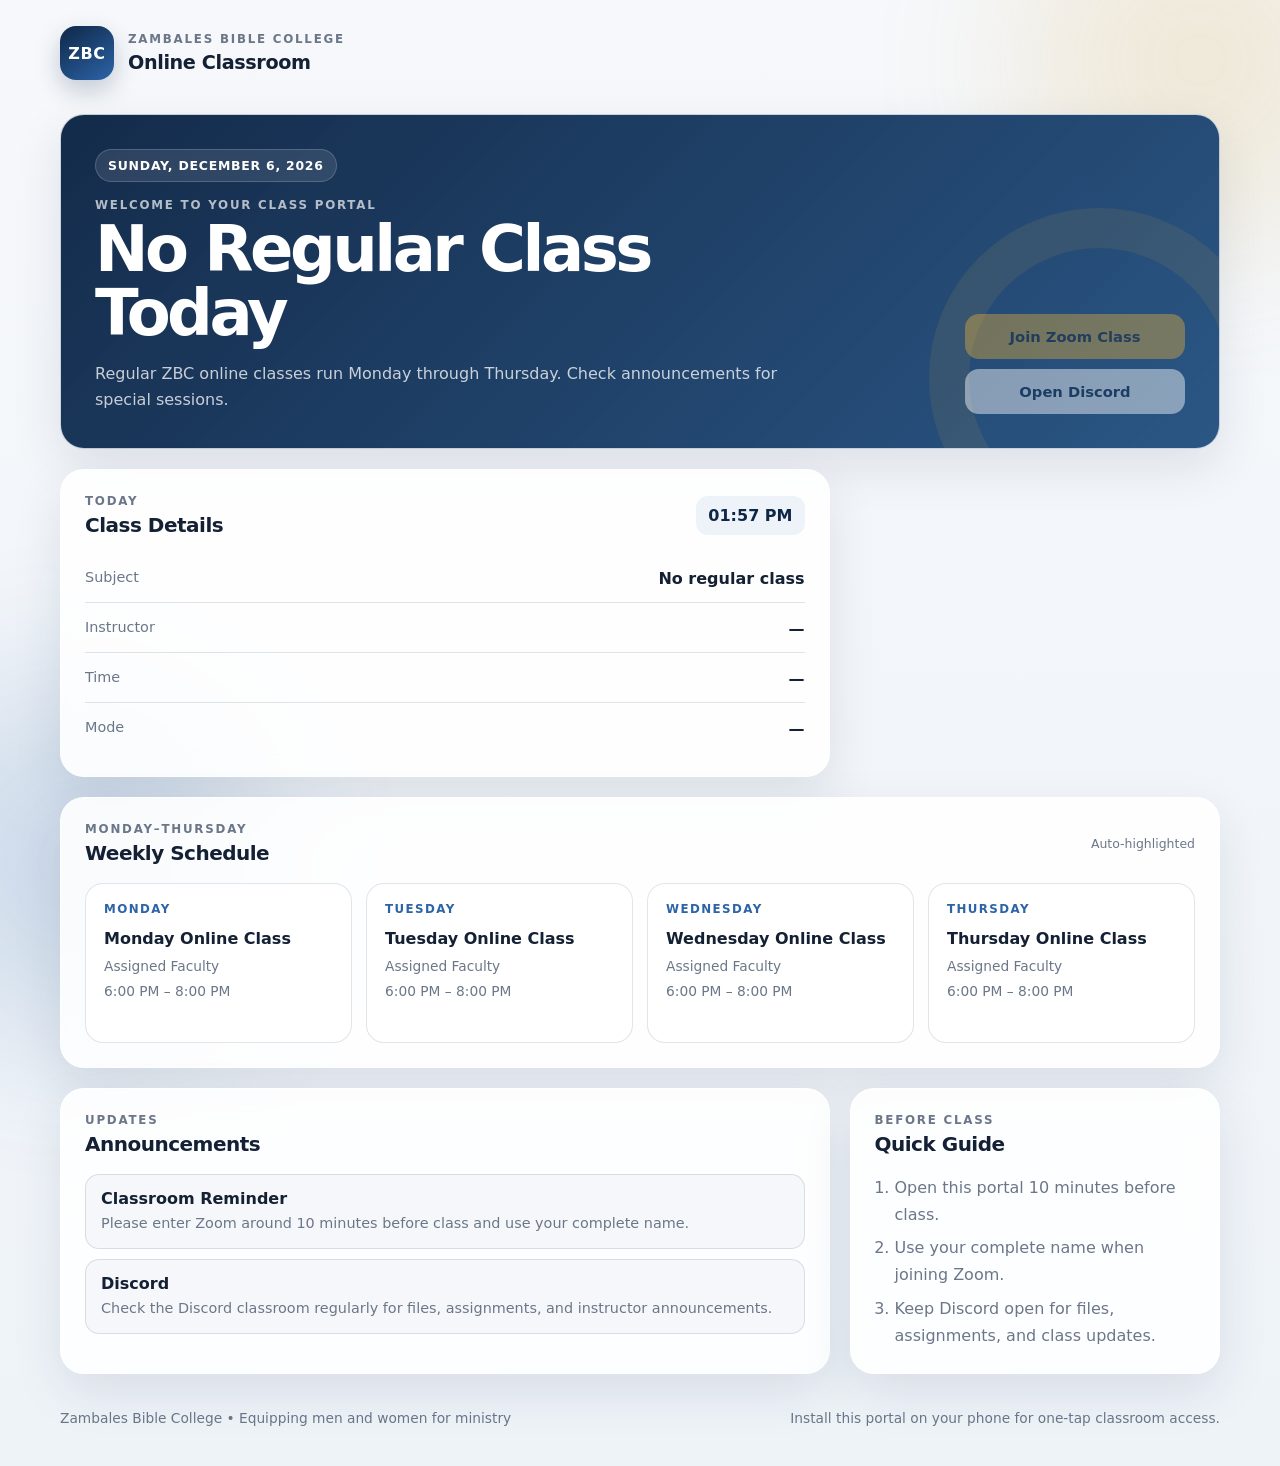
==== index.html @ beb4c9e9 "Add files via upload" ====
<!doctype html>
<html lang="en">
<head>
  <meta charset="utf-8" />
  <meta name="viewport" content="width=device-width, initial-scale=1, viewport-fit=cover" />
  <meta name="theme-color" content="#0f2747" />
  <meta name="description" content="Zambales Bible College Online Classroom portal for Zoom, Discord, schedules, and announcements." />
  <link rel="manifest" href="manifest.webmanifest" />
  <link rel="icon" href="icons/icon-192.svg" type="image/svg+xml" />
  <link rel="apple-touch-icon" href="icons/icon-192.svg" />
  <link rel="stylesheet" href="styles.css" />
  <title>ZBC Online Classroom</title>
</head>
<body>
  <div class="bg-glow glow-1"></div>
  <div class="bg-glow glow-2"></div>

  <header class="site-header shell">
    <a class="brand" href="#top" aria-label="ZBC Online Classroom home">
      <div class="brand-mark" aria-hidden="true">ZBC</div>
      <div>
        <p class="eyebrow">Zambales Bible College</p>
        <h1>Online Classroom</h1>
      </div>
    </a>
    <button id="installBtn" class="ghost-btn hidden" type="button">Install App</button>
  </header>

  <main id="top" class="shell main-grid">
    <section class="hero-panel card">
      <div class="hero-copy">
        <span class="status-pill" id="dayPill">Loading…</span>
        <p class="eyebrow">Welcome to your class portal</p>
        <h2 id="heroTitle">Preparing today's class…</h2>
        <p id="heroSubtitle" class="hero-subtitle">Your daily class information will appear here automatically.</p>
      </div>
      <div class="hero-actions">
        <a id="zoomBtn" class="primary-btn disabled" href="#" target="_blank" rel="noopener">Join Zoom Class</a>
        <a id="discordBtn" class="secondary-btn disabled" href="#" target="_blank" rel="noopener">Open Discord</a>
      </div>
    </section>

    <section class="today-card card" aria-labelledby="todayHeading">
      <div class="section-heading">
        <div>
          <p class="eyebrow">Today</p>
          <h3 id="todayHeading">Class Details</h3>
        </div>
        <span id="liveClock" class="clock">--:--</span>
      </div>

      <div id="todayContent" class="detail-list">
        <div class="detail-row"><span>Subject</span><strong id="todaySubject">—</strong></div>
        <div class="detail-row"><span>Instructor</span><strong id="todayInstructor">—</strong></div>
        <div class="detail-row"><span>Time</span><strong id="todayTime">—</strong></div>
        <div class="detail-row"><span>Mode</span><strong id="todayMode">Online</strong></div>
      </div>
    </section>

    <section class="schedule-section card" aria-labelledby="scheduleHeading">
      <div class="section-heading">
        <div>
          <p class="eyebrow">Monday–Thursday</p>
          <h3 id="scheduleHeading">Weekly Schedule</h3>
        </div>
        <span class="mini-note">Auto-highlighted</span>
      </div>
      <div id="scheduleGrid" class="schedule-grid"></div>
    </section>

    <section class="announcements card" aria-labelledby="announcementHeading">
      <div class="section-heading">
        <div>
          <p class="eyebrow">Updates</p>
          <h3 id="announcementHeading">Announcements</h3>
        </div>
      </div>
      <div id="announcementList" class="announcement-list"></div>
    </section>

    <section class="quick-guide card" aria-labelledby="guideHeading">
      <div class="section-heading">
        <div>
          <p class="eyebrow">Before class</p>
          <h3 id="guideHeading">Quick Guide</h3>
        </div>
      </div>
      <ol class="guide-list">
        <li>Open this portal 10 minutes before class.</li>
        <li>Use your complete name when joining Zoom.</li>
        <li>Keep Discord open for files, assignments, and class updates.</li>
      </ol>
    </section>
  </main>

  <footer class="site-footer shell">
    <p>Zambales Bible College • Equipping men and women for ministry</p>
    <p class="footer-small">Install this portal on your phone for one-tap classroom access.</p>
  </footer>

  <div id="offlineBanner" class="offline-banner hidden">You are offline. Cached portal information is still available.</div>

  <script src="config.js"></script>
  <script src="app.js"></script>
</body>
</html>
---- styles.css ----
:root {
  --navy: #0f2747;
  --navy-2: #17375e;
  --blue: #2c64a7;
  --gold: #d4a742;
  --cream: #fbfaf6;
  --ink: #142033;
  --muted: #6b7788;
  --line: rgba(15, 39, 71, .12);
  --card: rgba(255,255,255,.88);
  --shadow: 0 18px 50px rgba(15,39,71,.10);
  --radius: 24px;
}
* { box-sizing: border-box; }
html { scroll-behavior: smooth; }
body {
  margin: 0;
  font-family: Inter, ui-sans-serif, system-ui, -apple-system, BlinkMacSystemFont, "Segoe UI", sans-serif;
  color: var(--ink);
  background: linear-gradient(180deg, #f6f8fb 0%, #eef3f8 100%);
  min-height: 100vh;
  overflow-x: hidden;
}
a { color: inherit; }
.shell { width: min(1160px, calc(100% - 32px)); margin: 0 auto; }
.bg-glow { position: fixed; width: 360px; height: 360px; border-radius: 50%; filter: blur(80px); opacity: .18; z-index: -1; }
.glow-1 { background: var(--gold); top: -120px; right: -100px; }
.glow-2 { background: var(--blue); bottom: -140px; left: -100px; }
.site-header { display:flex; align-items:center; justify-content:space-between; padding: 26px 0 18px; gap:20px; }
.brand { display:flex; align-items:center; gap:14px; text-decoration:none; }
.brand-mark { width:54px; height:54px; border-radius:16px; display:grid; place-items:center; color:#fff; background:linear-gradient(145deg,var(--navy),var(--blue)); font-weight:900; letter-spacing:.04em; box-shadow:0 10px 25px rgba(15,39,71,.22); }
.brand h1 { margin:0; font-size:1.2rem; letter-spacing:-.02em; }
.eyebrow { margin:0 0 5px; font-size:.74rem; text-transform:uppercase; letter-spacing:.15em; color:var(--muted); font-weight:800; }
.card { background:var(--card); border:1px solid rgba(255,255,255,.75); backdrop-filter: blur(16px); border-radius:var(--radius); box-shadow:var(--shadow); }
.main-grid { display:grid; grid-template-columns:1.35fr .65fr; gap:20px; padding:16px 0 8px; }
.hero-panel { grid-column:1 / -1; padding:34px; background:linear-gradient(135deg, rgba(15,39,71,.98), rgba(31,77,126,.95)); color:#fff; display:flex; justify-content:space-between; align-items:flex-end; gap:24px; overflow:hidden; position:relative; }
.hero-panel::after { content:""; position:absolute; inset:auto -50px -100px auto; width:260px; height:260px; border-radius:50%; border:40px solid rgba(212,167,66,.10); }
.hero-panel .eyebrow { color:rgba(255,255,255,.68); margin-top:16px; }
.hero-panel h2 { margin:0; font-size:clamp(2rem,5vw,4rem); line-height:1; letter-spacing:-.055em; max-width:760px; }
.hero-subtitle { max-width:700px; color:rgba(255,255,255,.76); font-size:1rem; line-height:1.65; margin:16px 0 0; }
.status-pill { display:inline-flex; align-items:center; padding:8px 12px; border-radius:999px; background:rgba(255,255,255,.1); border:1px solid rgba(255,255,255,.18); font-size:.78rem; font-weight:800; letter-spacing:.06em; text-transform:uppercase; }
.hero-actions { display:flex; flex-direction:column; gap:10px; min-width:220px; position:relative; z-index:1; }
.primary-btn,.secondary-btn,.ghost-btn { border:none; text-decoration:none; font-weight:800; border-radius:14px; padding:14px 18px; text-align:center; transition:.2s ease; cursor:pointer; font-size:.92rem; }
.primary-btn { background:var(--gold); color:#1f2a38; }
.secondary-btn { background:#fff; color:var(--navy); }
.ghost-btn { background:rgba(15,39,71,.07); color:var(--navy); }
.primary-btn:hover,.secondary-btn:hover,.ghost-btn:hover { transform:translateY(-1px); filter:brightness(.98); }
.disabled { pointer-events:none; opacity:.45; }
.hidden { display:none !important; }
.today-card,.announcements,.quick-guide,.schedule-section { padding:24px; }
.schedule-section { grid-column:1 / -1; }
.section-heading { display:flex; align-items:center; justify-content:space-between; gap:16px; margin-bottom:18px; }
.section-heading h3 { margin:0; font-size:1.25rem; letter-spacing:-.025em; }
.clock { font-weight:900; color:var(--navy); background:#edf3f8; border-radius:12px; padding:10px 12px; }
.mini-note { font-size:.78rem; color:var(--muted); }
.detail-list { display:grid; gap:2px; }
.detail-row { display:flex; justify-content:space-between; align-items:flex-start; gap:22px; padding:14px 0; border-bottom:1px solid var(--line); }
.detail-row:last-child { border-bottom:0; }
.detail-row span { color:var(--muted); font-size:.9rem; }
.detail-row strong { text-align:right; }
.schedule-grid { display:grid; grid-template-columns:repeat(4,1fr); gap:14px; }
.schedule-item { border:1px solid var(--line); border-radius:18px; padding:18px; background:#fff; min-height:160px; position:relative; }
.schedule-item.active { border-color:rgba(212,167,66,.55); box-shadow:0 10px 26px rgba(212,167,66,.14); }
.schedule-day { font-size:.74rem; color:var(--blue); font-weight:900; letter-spacing:.12em; text-transform:uppercase; margin-bottom:12px; }
.schedule-item h4 { margin:0 0 8px; font-size:1rem; line-height:1.35; }
.schedule-item p { margin:5px 0; color:var(--muted); font-size:.86rem; line-height:1.45; }
.active-dot { position:absolute; top:14px; right:14px; width:9px; height:9px; border-radius:50%; background:var(--gold); box-shadow:0 0 0 6px rgba(212,167,66,.14); }
.announcement-list { display:grid; gap:10px; }
.announcement { padding:14px 15px; border-radius:14px; background:#f5f7fa; border:1px solid var(--line); }
.announcement strong { display:block; margin-bottom:4px; }
.announcement p { margin:0; color:var(--muted); line-height:1.55; font-size:.9rem; }
.guide-list { padding-left:20px; margin:0; color:var(--muted); line-height:1.7; }
.guide-list li + li { margin-top:6px; }
.site-footer { display:flex; justify-content:space-between; gap:20px; padding:28px 0 40px; color:var(--muted); font-size:.86rem; }
.site-footer p { margin:0; }
.footer-small { text-align:right; }
.offline-banner { position:fixed; left:50%; transform:translateX(-50%); bottom:18px; padding:12px 16px; background:#1f2937; color:#fff; border-radius:12px; box-shadow:0 10px 30px rgba(0,0,0,.2); font-size:.84rem; z-index:50; }
@media (max-width: 850px) {
  .main-grid { grid-template-columns:1fr; }
  .hero-panel { align-items:stretch; flex-direction:column; padding:26px; }
  .hero-actions { width:100%; min-width:0; flex-direction:row; }
  .hero-actions a { flex:1; }
  .schedule-grid { grid-template-columns:repeat(2,1fr); }
  .site-footer { flex-direction:column; }
  .footer-small { text-align:left; }
}
@media (max-width: 560px) {
  .shell { width:min(100% - 22px, 1160px); }
  .site-header { padding-top:18px; }
  .brand-mark { width:46px; height:46px; border-radius:14px; font-size:.85rem; }
  .brand h1 { font-size:1rem; }
  .brand .eyebrow { font-size:.62rem; }
  .ghost-btn { padding:10px 12px; }
  .hero-panel h2 { font-size:2.35rem; }
  .hero-actions { flex-direction:column; }
  .schedule-grid { grid-template-columns:1fr; }
  .today-card,.announcements,.quick-guide,.schedule-section { padding:20px; }
}
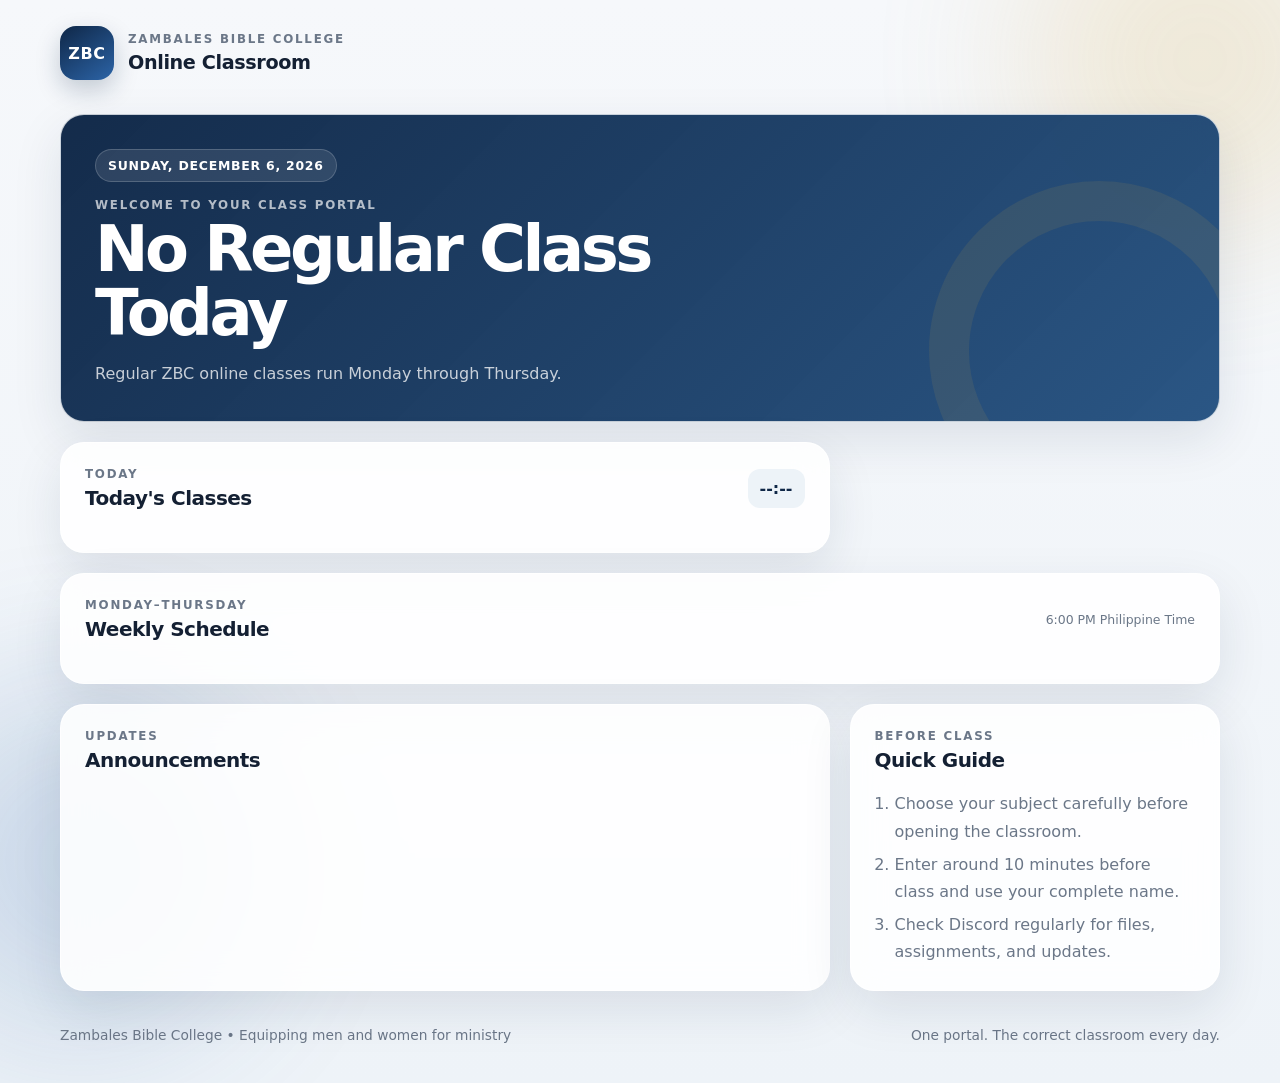
==== commit 3d0cc314: "Redesign portal for two distinct daily class cards" ====
--- a/index.html
+++ b/index.html
@@ -1,106 +1,11 @@
 <!doctype html>
-<html lang="en">
-<head>
-  <meta charset="utf-8" />
-  <meta name="viewport" content="width=device-width, initial-scale=1, viewport-fit=cover" />
-  <meta name="theme-color" content="#0f2747" />
-  <meta name="description" content="Zambales Bible College Online Classroom portal for Zoom, Discord, schedules, and announcements." />
-  <link rel="manifest" href="manifest.webmanifest" />
-  <link rel="icon" href="icons/icon-192.svg" type="image/svg+xml" />
-  <link rel="apple-touch-icon" href="icons/icon-192.svg" />
-  <link rel="stylesheet" href="styles.css" />
-  <title>ZBC Online Classroom</title>
-</head>
-<body>
-  <div class="bg-glow glow-1"></div>
-  <div class="bg-glow glow-2"></div>
-
-  <header class="site-header shell">
-    <a class="brand" href="#top" aria-label="ZBC Online Classroom home">
-      <div class="brand-mark" aria-hidden="true">ZBC</div>
-      <div>
-        <p class="eyebrow">Zambales Bible College</p>
-        <h1>Online Classroom</h1>
-      </div>
-    </a>
-    <button id="installBtn" class="ghost-btn hidden" type="button">Install App</button>
-  </header>
-
-  <main id="top" class="shell main-grid">
-    <section class="hero-panel card">
-      <div class="hero-copy">
-        <span class="status-pill" id="dayPill">Loading…</span>
-        <p class="eyebrow">Welcome to your class portal</p>
-        <h2 id="heroTitle">Preparing today's class…</h2>
-        <p id="heroSubtitle" class="hero-subtitle">Your daily class information will appear here automatically.</p>
-      </div>
-      <div class="hero-actions">
-        <a id="zoomBtn" class="primary-btn disabled" href="#" target="_blank" rel="noopener">Join Zoom Class</a>
-        <a id="discordBtn" class="secondary-btn disabled" href="#" target="_blank" rel="noopener">Open Discord</a>
-      </div>
-    </section>
-
-    <section class="today-card card" aria-labelledby="todayHeading">
-      <div class="section-heading">
-        <div>
-          <p class="eyebrow">Today</p>
-          <h3 id="todayHeading">Class Details</h3>
-        </div>
-        <span id="liveClock" class="clock">--:--</span>
-      </div>
-
-      <div id="todayContent" class="detail-list">
-        <div class="detail-row"><span>Subject</span><strong id="todaySubject">—</strong></div>
-        <div class="detail-row"><span>Instructor</span><strong id="todayInstructor">—</strong></div>
-        <div class="detail-row"><span>Time</span><strong id="todayTime">—</strong></div>
-        <div class="detail-row"><span>Mode</span><strong id="todayMode">Online</strong></div>
-      </div>
-    </section>
-
-    <section class="schedule-section card" aria-labelledby="scheduleHeading">
-      <div class="section-heading">
-        <div>
-          <p class="eyebrow">Monday–Thursday</p>
-          <h3 id="scheduleHeading">Weekly Schedule</h3>
-        </div>
-        <span class="mini-note">Auto-highlighted</span>
-      </div>
-      <div id="scheduleGrid" class="schedule-grid"></div>
-    </section>
-
-    <section class="announcements card" aria-labelledby="announcementHeading">
-      <div class="section-heading">
-        <div>
-          <p class="eyebrow">Updates</p>
-          <h3 id="announcementHeading">Announcements</h3>
-        </div>
-      </div>
-      <div id="announcementList" class="announcement-list"></div>
-    </section>
-
-    <section class="quick-guide card" aria-labelledby="guideHeading">
-      <div class="section-heading">
-        <div>
-          <p class="eyebrow">Before class</p>
-          <h3 id="guideHeading">Quick Guide</h3>
-        </div>
-      </div>
-      <ol class="guide-list">
-        <li>Open this portal 10 minutes before class.</li>
-        <li>Use your complete name when joining Zoom.</li>
-        <li>Keep Discord open for files, assignments, and class updates.</li>
-      </ol>
-    </section>
-  </main>
-
-  <footer class="site-footer shell">
-    <p>Zambales Bible College • Equipping men and women for ministry</p>
-    <p class="footer-small">Install this portal on your phone for one-tap classroom access.</p>
-  </footer>
-
-  <div id="offlineBanner" class="offline-banner hidden">You are offline. Cached portal information is still available.</div>
-
-  <script src="config.js"></script>
-  <script src="app.js"></script>
-</body>
-</html>
+<html lang="en"><head><meta charset="utf-8"><meta name="viewport" content="width=device-width,initial-scale=1,viewport-fit=cover"><meta name="theme-color" content="#0f2747"><meta name="description" content="Zambales Bible College Online Classroom portal"><link rel="manifest" href="manifest.webmanifest"><link rel="icon" href="icons/icon-192.svg" type="image/svg+xml"><link rel="stylesheet" href="styles.css"><title>ZBC Online Classroom</title></head>
+<body><div class="bg-glow glow-1"></div><div class="bg-glow glow-2"></div>
+<header class="site-header shell"><a class="brand" href="#top"><div class="brand-mark">ZBC</div><div><p class="eyebrow">Zambales Bible College</p><h1>Online Classroom</h1></div></a><button id="installBtn" class="ghost-btn hidden">Install App</button></header>
+<main id="top" class="shell main-grid">
+<section class="hero-panel card"><div class="hero-copy"><span class="status-pill" id="dayPill">Loading…</span><p class="eyebrow">Welcome to your class portal</p><h2 id="heroTitle">Today's Classes</h2><p id="heroSubtitle" class="hero-subtitle">Choose your subject below to enter the correct classroom.</p></div></section>
+<section class="today-card card"><div class="section-heading"><div><p class="eyebrow">Today</p><h3>Today's Classes</h3></div><span id="liveClock" class="clock">--:--</span></div><div id="todayClasses" class="today-classes"></div></section>
+<section class="schedule-section card"><div class="section-heading"><div><p class="eyebrow">Monday–Thursday</p><h3>Weekly Schedule</h3></div><span class="mini-note">6:00 PM Philippine Time</span></div><div id="scheduleGrid" class="schedule-grid"></div></section>
+<section class="announcements card"><div class="section-heading"><div><p class="eyebrow">Updates</p><h3>Announcements</h3></div></div><div id="announcementList" class="announcement-list"></div></section>
+<section class="quick-guide card"><div class="section-heading"><div><p class="eyebrow">Before class</p><h3>Quick Guide</h3></div></div><ol class="guide-list"><li>Choose your subject carefully before opening the classroom.</li><li>Enter around 10 minutes before class and use your complete name.</li><li>Check Discord regularly for files, assignments, and updates.</li></ol></section>
+</main><footer class="site-footer shell"><p>Zambales Bible College • Equipping men and women for ministry</p><p class="footer-small">One portal. The correct classroom every day.</p></footer><div id="offlineBanner" class="offline-banner hidden">You are offline. Cached portal information is still available.</div><script src="config.js"></script><script src="app.js"></script></body></html>
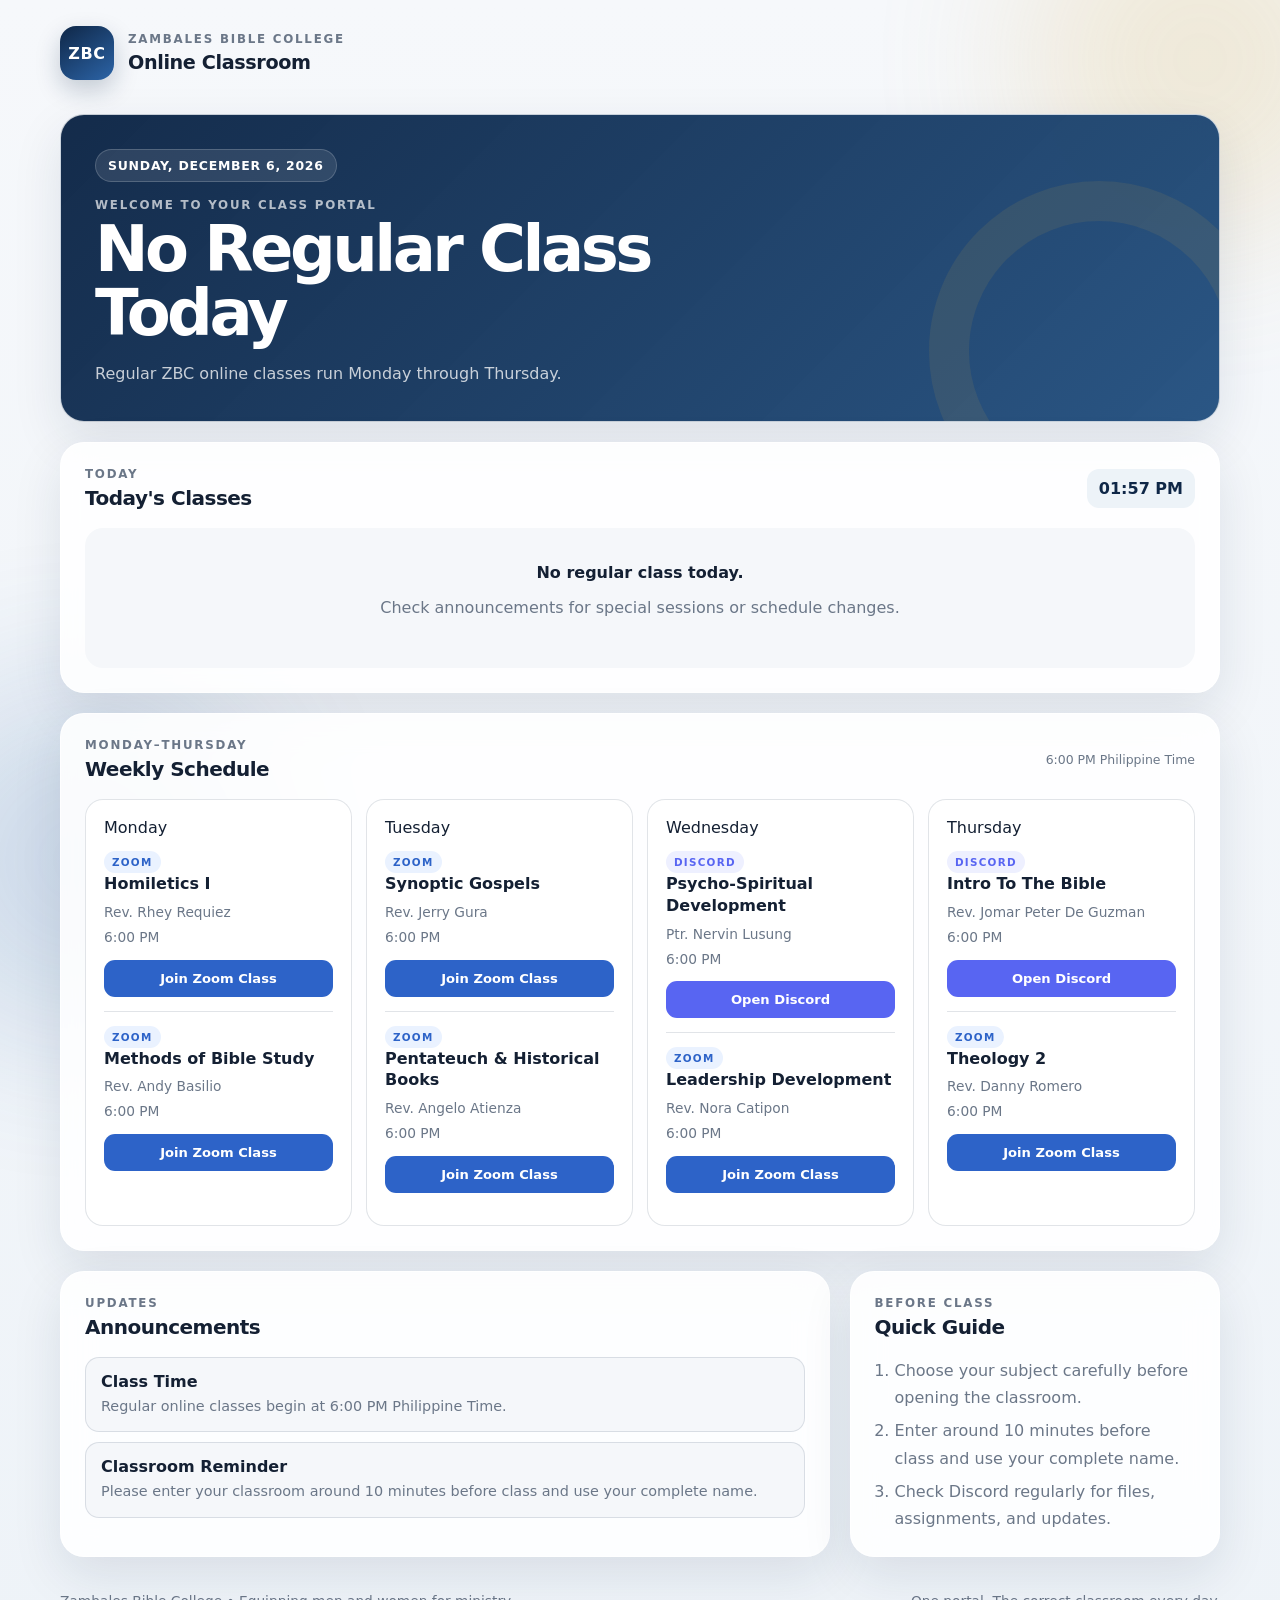
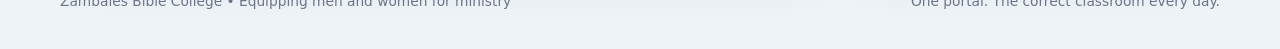
==== commit b9d6cce8: "Bust cached portal assets after class-card redesign" ====
--- a/index.html
+++ b/index.html
@@ -1,5 +1,5 @@
 <!doctype html>
-<html lang="en"><head><meta charset="utf-8"><meta name="viewport" content="width=device-width,initial-scale=1,viewport-fit=cover"><meta name="theme-color" content="#0f2747"><meta name="description" content="Zambales Bible College Online Classroom portal"><link rel="manifest" href="manifest.webmanifest"><link rel="icon" href="icons/icon-192.svg" type="image/svg+xml"><link rel="stylesheet" href="styles.css"><title>ZBC Online Classroom</title></head>
+<html lang="en"><head><meta charset="utf-8"><meta name="viewport" content="width=device-width,initial-scale=1,viewport-fit=cover"><meta name="theme-color" content="#0f2747"><meta name="description" content="Zambales Bible College Online Classroom portal"><link rel="manifest" href="manifest.webmanifest"><link rel="icon" href="icons/icon-192.svg" type="image/svg+xml"><link rel="stylesheet" href="styles.css?v=2"><title>ZBC Online Classroom</title></head>
 <body><div class="bg-glow glow-1"></div><div class="bg-glow glow-2"></div>
 <header class="site-header shell"><a class="brand" href="#top"><div class="brand-mark">ZBC</div><div><p class="eyebrow">Zambales Bible College</p><h1>Online Classroom</h1></div></a><button id="installBtn" class="ghost-btn hidden">Install App</button></header>
 <main id="top" class="shell main-grid">
@@ -8,4 +8,4 @@
 <section class="schedule-section card"><div class="section-heading"><div><p class="eyebrow">Monday–Thursday</p><h3>Weekly Schedule</h3></div><span class="mini-note">6:00 PM Philippine Time</span></div><div id="scheduleGrid" class="schedule-grid"></div></section>
 <section class="announcements card"><div class="section-heading"><div><p class="eyebrow">Updates</p><h3>Announcements</h3></div></div><div id="announcementList" class="announcement-list"></div></section>
 <section class="quick-guide card"><div class="section-heading"><div><p class="eyebrow">Before class</p><h3>Quick Guide</h3></div></div><ol class="guide-list"><li>Choose your subject carefully before opening the classroom.</li><li>Enter around 10 minutes before class and use your complete name.</li><li>Check Discord regularly for files, assignments, and updates.</li></ol></section>
-</main><footer class="site-footer shell"><p>Zambales Bible College • Equipping men and women for ministry</p><p class="footer-small">One portal. The correct classroom every day.</p></footer><div id="offlineBanner" class="offline-banner hidden">You are offline. Cached portal information is still available.</div><script src="config.js"></script><script src="app.js"></script></body></html>+</main><footer class="site-footer shell"><p>Zambales Bible College • Equipping men and women for ministry</p><p class="footer-small">One portal. The correct classroom every day.</p></footer><div id="offlineBanner" class="offline-banner hidden">You are offline. Cached portal information is still available.</div><script src="config.js?v=2"></script><script src="app.js?v=2"></script></body></html>
--- a/styles.css
+++ b/styles.css
@@ -96,3 +96,5 @@
   .schedule-grid { grid-template-columns:1fr; }
   .today-card,.announcements,.quick-guide,.schedule-section { padding:20px; }
 }
+
+.today-card{grid-column:1/-1}.today-classes{display:grid;grid-template-columns:repeat(2,1fr);gap:16px}.today-class{position:relative;display:grid;grid-template-columns:auto 1fr;gap:16px;background:#fff;border:1px solid var(--line);border-radius:20px;padding:22px;overflow:hidden}.today-class .class-button{grid-column:1/-1}.class-number{font-size:2.1rem;font-weight:900;color:rgba(15,39,71,.12);line-height:1}.class-info h4{font-size:1.3rem;margin:8px 0 6px;color:var(--navy)}.class-info p{margin:0;color:var(--muted)}.class-time{margin-top:12px;font-size:.82rem;font-weight:800;color:var(--navy)}.platform{display:inline-block;font-size:.65rem;font-weight:900;text-transform:uppercase;letter-spacing:.12em;border-radius:999px;padding:5px 8px}.platform.zoom{background:#eaf2ff;color:#2d63c8}.platform.discord{background:#eef0ff;color:#5865f2}.class-button{display:block;margin-top:14px;padding:11px 12px;border-radius:11px;text-align:center;text-decoration:none;font-size:.82rem;font-weight:900}.class-button.zoom{background:#2d63c8;color:#fff}.class-button.discord{background:#5865f2;color:#fff}.class-entry{padding:14px 0;border-top:1px solid var(--line)}.class-entry:first-of-type{border-top:0}.class-entry .class-button{margin-top:12px}.empty-state{grid-column:1/-1;text-align:center;padding:35px;background:#f5f7fa;border-radius:18px}.empty-state p{color:var(--muted)}@media(max-width:700px){.today-classes{grid-template-columns:1fr}.today-class{padding:18px}}
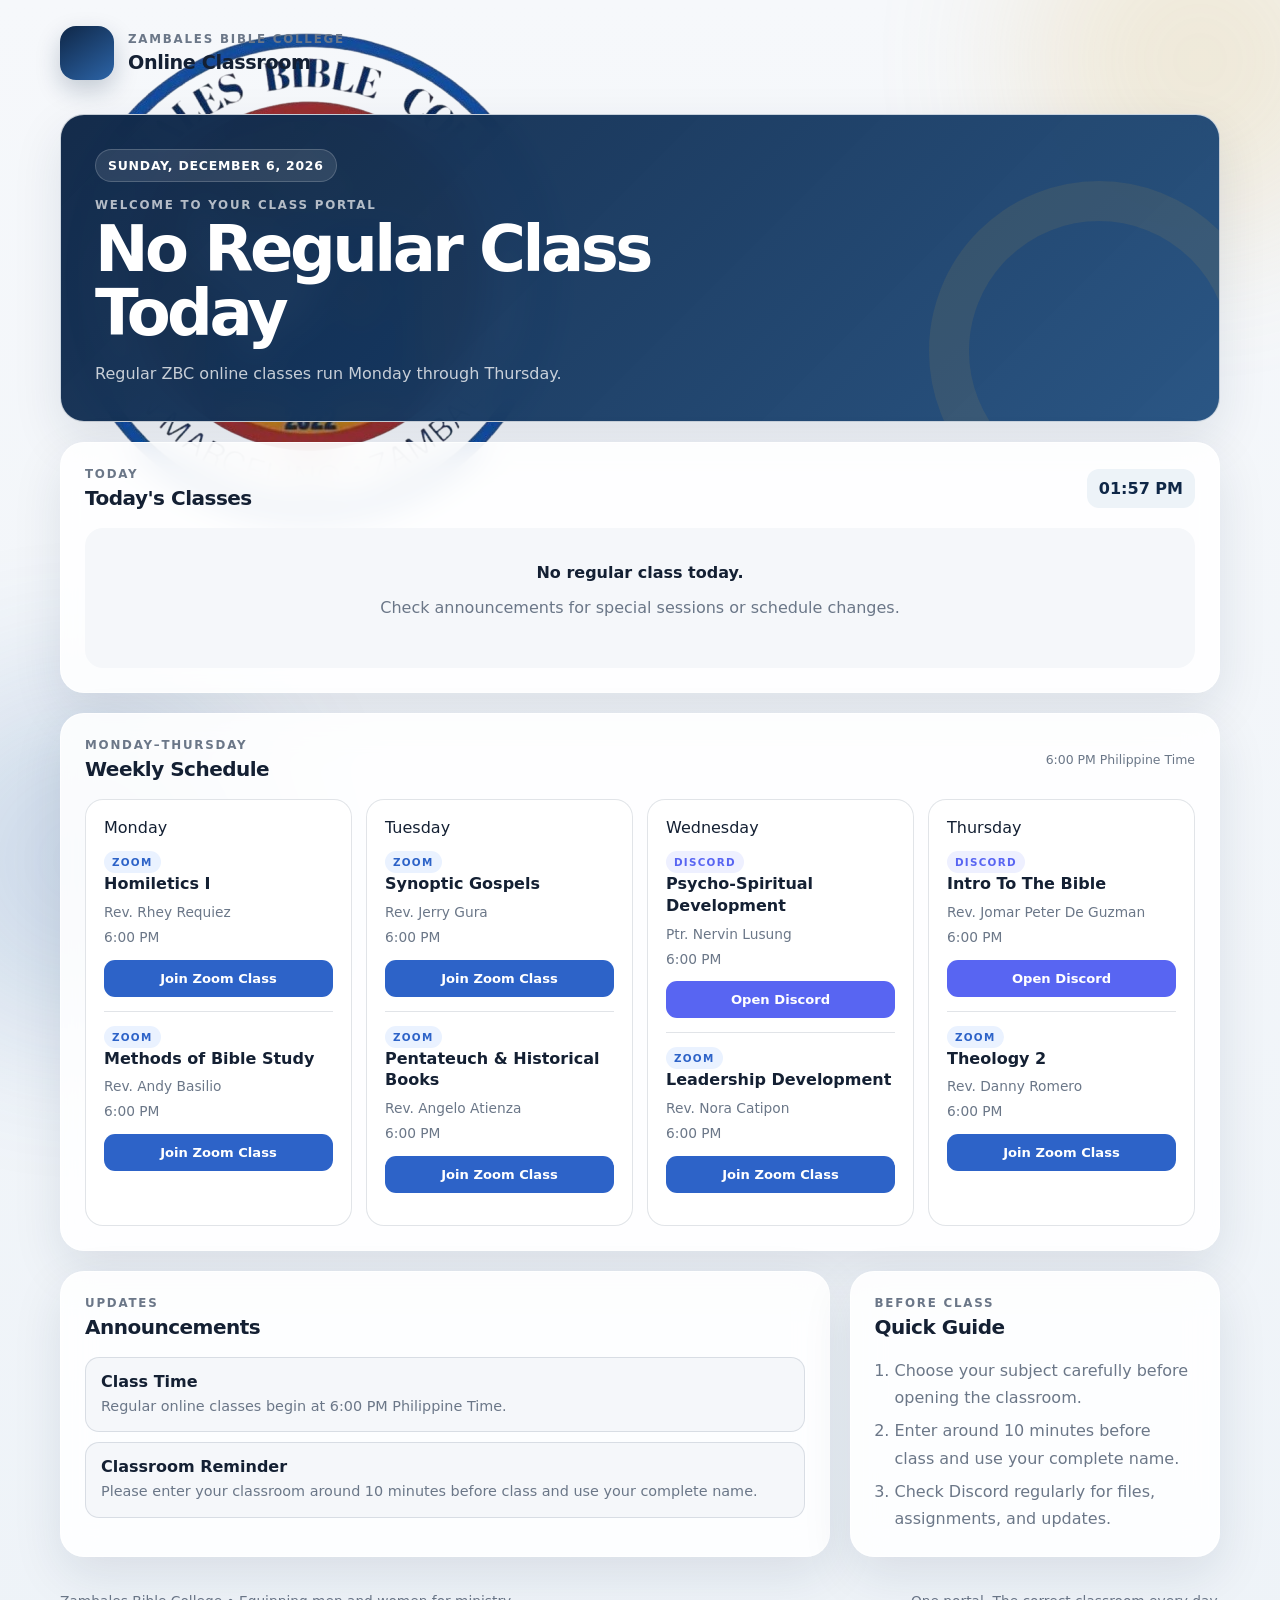
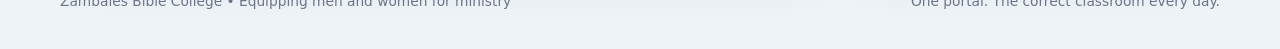
==== commit 26305b5f: "Add official ZBC logo to portal header" ====
--- a/index.html
+++ b/index.html
@@ -1,7 +1,7 @@
 <!doctype html>
 <html lang="en"><head><meta charset="utf-8"><meta name="viewport" content="width=device-width,initial-scale=1,viewport-fit=cover"><meta name="theme-color" content="#0f2747"><meta name="description" content="Zambales Bible College Online Classroom portal"><link rel="manifest" href="manifest.webmanifest"><link rel="icon" href="icons/icon-192.svg" type="image/svg+xml"><link rel="stylesheet" href="styles.css?v=2"><title>ZBC Online Classroom</title></head>
 <body><div class="bg-glow glow-1"></div><div class="bg-glow glow-2"></div>
-<header class="site-header shell"><a class="brand" href="#top"><div class="brand-mark">ZBC</div><div><p class="eyebrow">Zambales Bible College</p><h1>Online Classroom</h1></div></a><button id="installBtn" class="ghost-btn hidden">Install App</button></header>
+<header class="site-header shell"><a class="brand" href="#top"><div class="brand-mark logo-mark"><img src="zbc-logo.png" alt="Zambales Bible College logo"></div><div><p class="eyebrow">Zambales Bible College</p><h1>Online Classroom</h1></div></a><button id="installBtn" class="ghost-btn hidden">Install App</button></header>
 <main id="top" class="shell main-grid">
 <section class="hero-panel card"><div class="hero-copy"><span class="status-pill" id="dayPill">Loading…</span><p class="eyebrow">Welcome to your class portal</p><h2 id="heroTitle">Today's Classes</h2><p id="heroSubtitle" class="hero-subtitle">Choose your subject below to enter the correct classroom.</p></div></section>
 <section class="today-card card"><div class="section-heading"><div><p class="eyebrow">Today</p><h3>Today's Classes</h3></div><span id="liveClock" class="clock">--:--</span></div><div id="todayClasses" class="today-classes"></div></section>
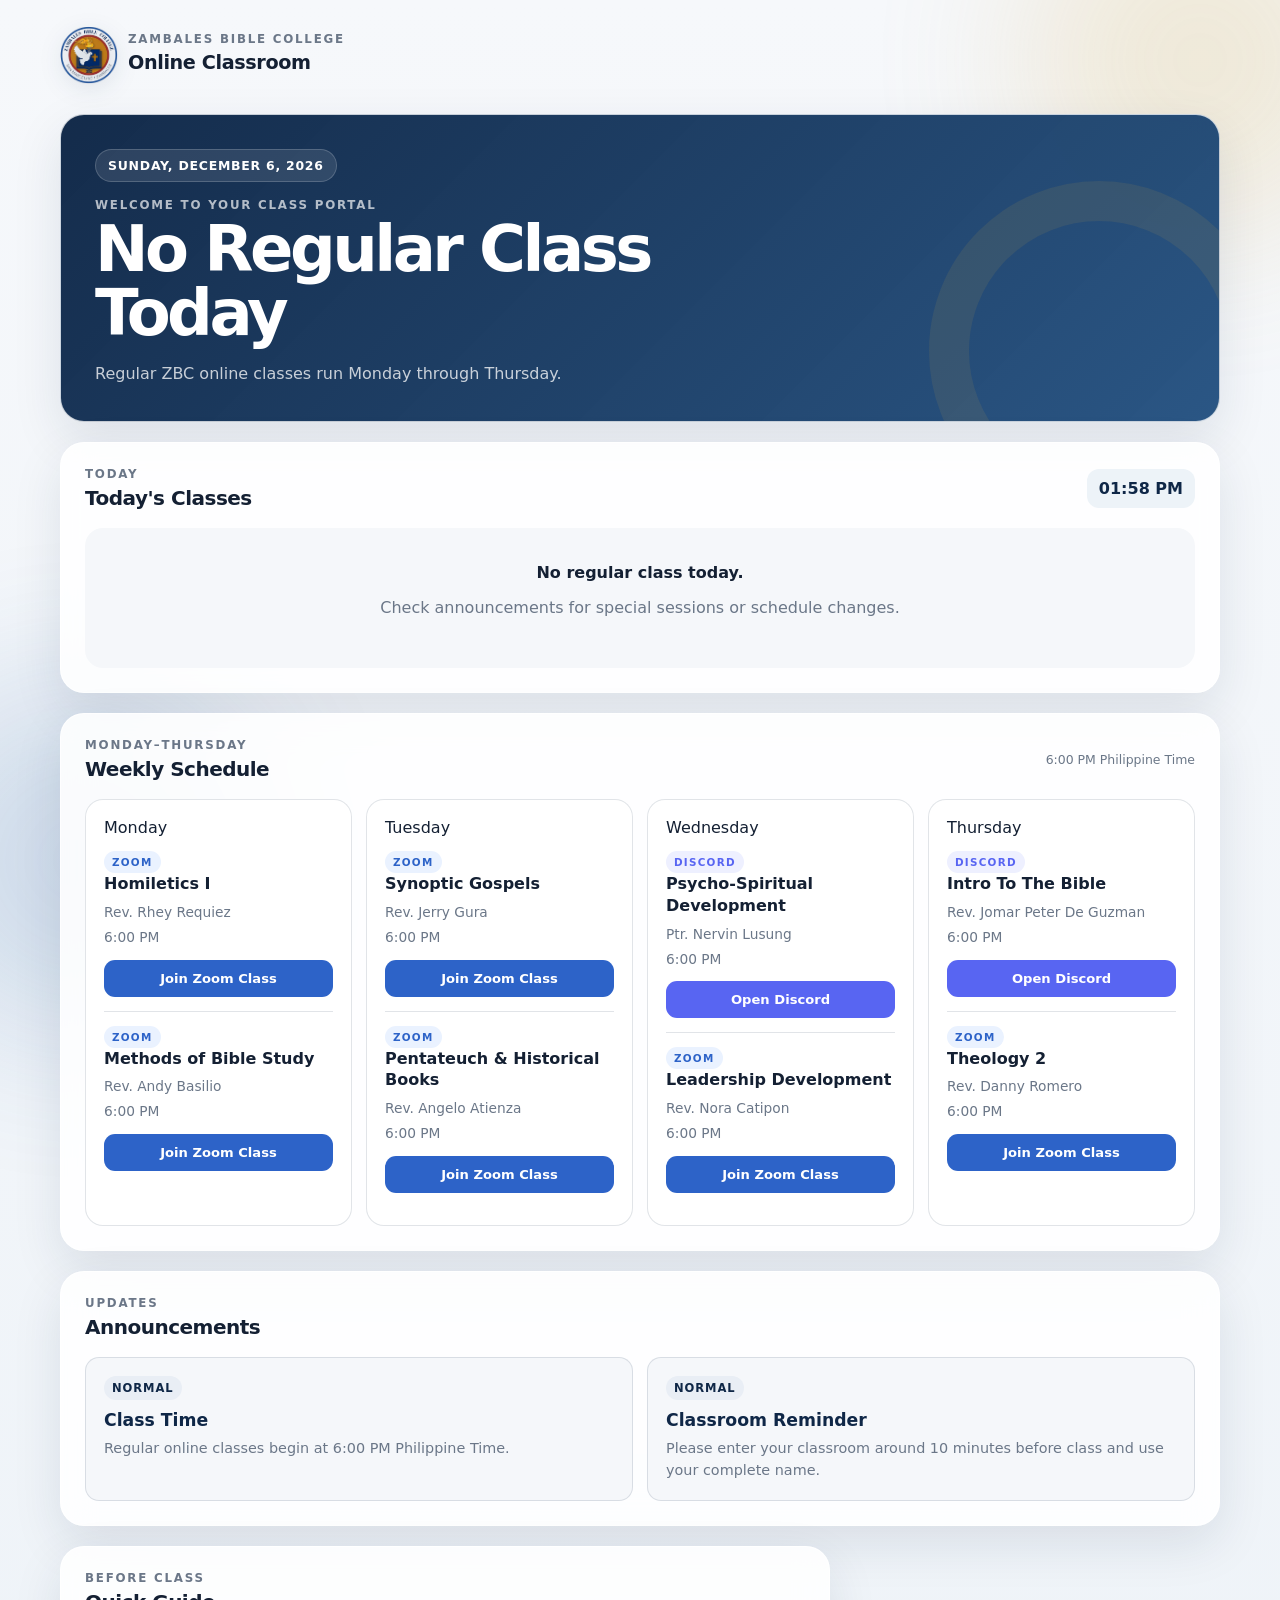
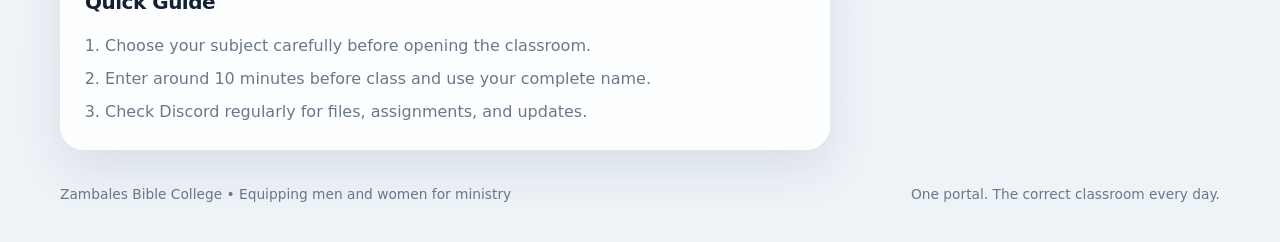
==== commit 7b895e00: "Refresh assets for announcement system" ====
--- a/index.html
+++ b/index.html
@@ -1,5 +1,5 @@
 <!doctype html>
-<html lang="en"><head><meta charset="utf-8"><meta name="viewport" content="width=device-width,initial-scale=1,viewport-fit=cover"><meta name="theme-color" content="#0f2747"><meta name="description" content="Zambales Bible College Online Classroom portal"><link rel="manifest" href="manifest.webmanifest"><link rel="icon" href="icons/icon-192.svg" type="image/svg+xml"><link rel="stylesheet" href="styles.css?v=2"><title>ZBC Online Classroom</title></head>
+<html lang="en"><head><meta charset="utf-8"><meta name="viewport" content="width=device-width,initial-scale=1,viewport-fit=cover"><meta name="theme-color" content="#0f2747"><meta name="description" content="Zambales Bible College Online Classroom portal"><link rel="manifest" href="manifest.webmanifest"><link rel="icon" href="icons/icon-192.svg" type="image/svg+xml"><link rel="stylesheet" href="styles.css?v=4"><title>ZBC Online Classroom</title></head>
 <body><div class="bg-glow glow-1"></div><div class="bg-glow glow-2"></div>
 <header class="site-header shell"><a class="brand" href="#top"><div class="brand-mark logo-mark"><img src="zbc-logo.png" alt="Zambales Bible College logo"></div><div><p class="eyebrow">Zambales Bible College</p><h1>Online Classroom</h1></div></a><button id="installBtn" class="ghost-btn hidden">Install App</button></header>
 <main id="top" class="shell main-grid">
@@ -8,4 +8,4 @@
 <section class="schedule-section card"><div class="section-heading"><div><p class="eyebrow">Monday–Thursday</p><h3>Weekly Schedule</h3></div><span class="mini-note">6:00 PM Philippine Time</span></div><div id="scheduleGrid" class="schedule-grid"></div></section>
 <section class="announcements card"><div class="section-heading"><div><p class="eyebrow">Updates</p><h3>Announcements</h3></div></div><div id="announcementList" class="announcement-list"></div></section>
 <section class="quick-guide card"><div class="section-heading"><div><p class="eyebrow">Before class</p><h3>Quick Guide</h3></div></div><ol class="guide-list"><li>Choose your subject carefully before opening the classroom.</li><li>Enter around 10 minutes before class and use your complete name.</li><li>Check Discord regularly for files, assignments, and updates.</li></ol></section>
-</main><footer class="site-footer shell"><p>Zambales Bible College • Equipping men and women for ministry</p><p class="footer-small">One portal. The correct classroom every day.</p></footer><div id="offlineBanner" class="offline-banner hidden">You are offline. Cached portal information is still available.</div><script src="config.js?v=2"></script><script src="app.js?v=2"></script></body></html>+</main><footer class="site-footer shell"><p>Zambales Bible College • Equipping men and women for ministry</p><p class="footer-small">One portal. The correct classroom every day.</p></footer><div id="offlineBanner" class="offline-banner hidden">You are offline. Cached portal information is still available.</div><script src="config.js?v=4"></script><script src="app.js?v=4"></script></body></html>
--- a/styles.css
+++ b/styles.css
@@ -97,4 +97,7 @@
   .today-card,.announcements,.quick-guide,.schedule-section { padding:20px; }
 }
 
-.today-card{grid-column:1/-1}.today-classes{display:grid;grid-template-columns:repeat(2,1fr);gap:16px}.today-class{position:relative;display:grid;grid-template-columns:auto 1fr;gap:16px;background:#fff;border:1px solid var(--line);border-radius:20px;padding:22px;overflow:hidden}.today-class .class-button{grid-column:1/-1}.class-number{font-size:2.1rem;font-weight:900;color:rgba(15,39,71,.12);line-height:1}.class-info h4{font-size:1.3rem;margin:8px 0 6px;color:var(--navy)}.class-info p{margin:0;color:var(--muted)}.class-time{margin-top:12px;font-size:.82rem;font-weight:800;color:var(--navy)}.platform{display:inline-block;font-size:.65rem;font-weight:900;text-transform:uppercase;letter-spacing:.12em;border-radius:999px;padding:5px 8px}.platform.zoom{background:#eaf2ff;color:#2d63c8}.platform.discord{background:#eef0ff;color:#5865f2}.class-button{display:block;margin-top:14px;padding:11px 12px;border-radius:11px;text-align:center;text-decoration:none;font-size:.82rem;font-weight:900}.class-button.zoom{background:#2d63c8;color:#fff}.class-button.discord{background:#5865f2;color:#fff}.class-entry{padding:14px 0;border-top:1px solid var(--line)}.class-entry:first-of-type{border-top:0}.class-entry .class-button{margin-top:12px}.empty-state{grid-column:1/-1;text-align:center;padding:35px;background:#f5f7fa;border-radius:18px}.empty-state p{color:var(--muted)}@media(max-width:700px){.today-classes{grid-template-columns:1fr}.today-class{padding:18px}}+.today-card{grid-column:1/-1}.today-classes{display:grid;grid-template-columns:repeat(2,1fr);gap:16px}.today-class{position:relative;display:grid;grid-template-columns:auto 1fr;gap:16px;background:#fff;border:1px solid var(--line);border-radius:20px;padding:22px;overflow:hidden}.today-class .class-button{grid-column:1/-1}.class-number{font-size:2.1rem;font-weight:900;color:rgba(15,39,71,.12);line-height:1}.class-info h4{font-size:1.3rem;margin:8px 0 6px;color:var(--navy)}.class-info p{margin:0;color:var(--muted)}.class-time{margin-top:12px;font-size:.82rem;font-weight:800;color:var(--navy)}.platform{display:inline-block;font-size:.65rem;font-weight:900;text-transform:uppercase;letter-spacing:.12em;border-radius:999px;padding:5px 8px}.platform.zoom{background:#eaf2ff;color:#2d63c8}.platform.discord{background:#eef0ff;color:#5865f2}.class-button{display:block;margin-top:14px;padding:11px 12px;border-radius:11px;text-align:center;text-decoration:none;font-size:.82rem;font-weight:900}.class-button.zoom{background:#2d63c8;color:#fff}.class-button.discord{background:#5865f2;color:#fff}.class-entry{padding:14px 0;border-top:1px solid var(--line)}.class-entry:first-of-type{border-top:0}.class-entry .class-button{margin-top:12px}.empty-state{grid-column:1/-1;text-align:center;padding:35px;background:#f5f7fa;border-radius:18px}.empty-state p{color:var(--muted)}@media(max-width:700px){.today-classes{grid-template-columns:1fr}.today-class{padding:18px}}
+.logo-mark{background:transparent;box-shadow:none;border-radius:50%;overflow:visible}.logo-mark img{width:58px;height:58px;object-fit:contain;display:block;filter:drop-shadow(0 6px 12px rgba(15,39,71,.16))}@media(max-width:560px){.logo-mark img{width:50px;height:50px}}
+
+.announcements{grid-column:1/-1}.announcement-list{grid-template-columns:repeat(2,minmax(0,1fr));gap:14px}.announcement-card{padding:18px}.announcement-card h4{margin:10px 0 7px;font-size:1.08rem;color:var(--navy)}.announcement-meta{display:flex;justify-content:space-between;gap:10px;align-items:center;color:var(--muted);font-size:.72rem}.announcement-badge{font-weight:900;text-transform:uppercase;letter-spacing:.08em;background:#e9eef5;color:var(--navy);padding:5px 8px;border-radius:999px}.priority-important{border-left:4px solid var(--gold)}.priority-urgent{border-left:4px solid #b42318}.priority-urgent .announcement-badge{background:#fee4e2;color:#b42318}.announcement-image{display:block;width:100%;max-height:360px;object-fit:cover;border-radius:12px;margin-top:14px}.announcement-link{display:inline-block;margin-top:14px;color:var(--blue);font-weight:800;text-decoration:none;font-size:.86rem}@media(max-width:700px){.announcement-list{grid-template-columns:1fr}}
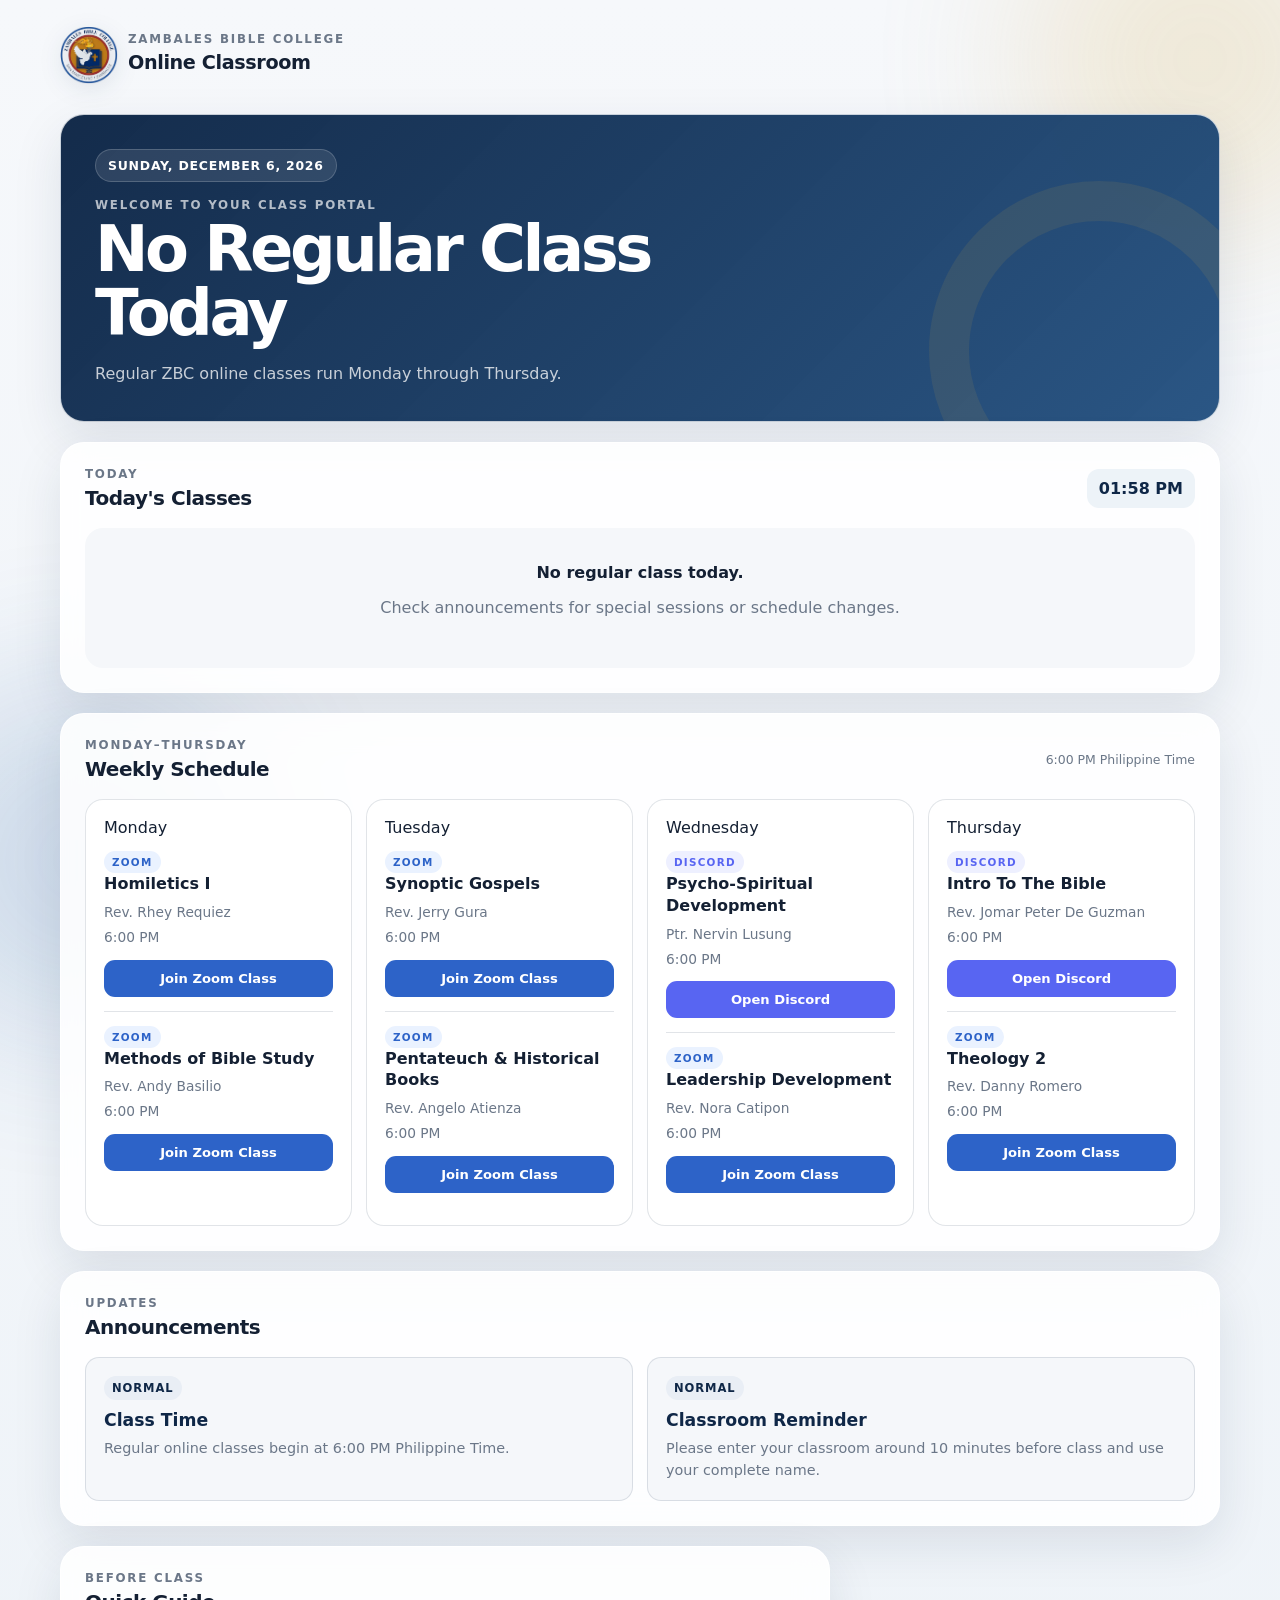
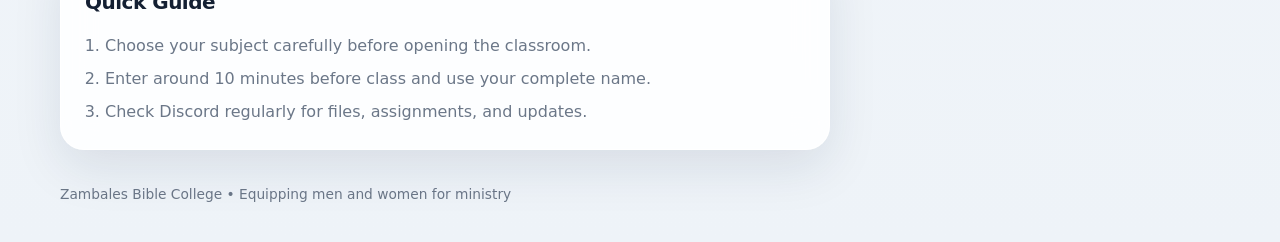
==== commit be2903ed: "Remove secondary portal footer tagline" ====
--- a/index.html
+++ b/index.html
@@ -8,4 +8,4 @@
 <section class="schedule-section card"><div class="section-heading"><div><p class="eyebrow">Monday–Thursday</p><h3>Weekly Schedule</h3></div><span class="mini-note">6:00 PM Philippine Time</span></div><div id="scheduleGrid" class="schedule-grid"></div></section>
 <section class="announcements card"><div class="section-heading"><div><p class="eyebrow">Updates</p><h3>Announcements</h3></div></div><div id="announcementList" class="announcement-list"></div></section>
 <section class="quick-guide card"><div class="section-heading"><div><p class="eyebrow">Before class</p><h3>Quick Guide</h3></div></div><ol class="guide-list"><li>Choose your subject carefully before opening the classroom.</li><li>Enter around 10 minutes before class and use your complete name.</li><li>Check Discord regularly for files, assignments, and updates.</li></ol></section>
-</main><footer class="site-footer shell"><p>Zambales Bible College • Equipping men and women for ministry</p><p class="footer-small">One portal. The correct classroom every day.</p></footer><div id="offlineBanner" class="offline-banner hidden">You are offline. Cached portal information is still available.</div><script src="config.js?v=4"></script><script src="app.js?v=4"></script></body></html>+</main><footer class="site-footer shell"><p>Zambales Bible College • Equipping men and women for ministry</p></footer><div id="offlineBanner" class="offline-banner hidden">You are offline. Cached portal information is still available.</div><script src="config.js?v=4"></script><script src="app.js?v=4"></script></body></html>
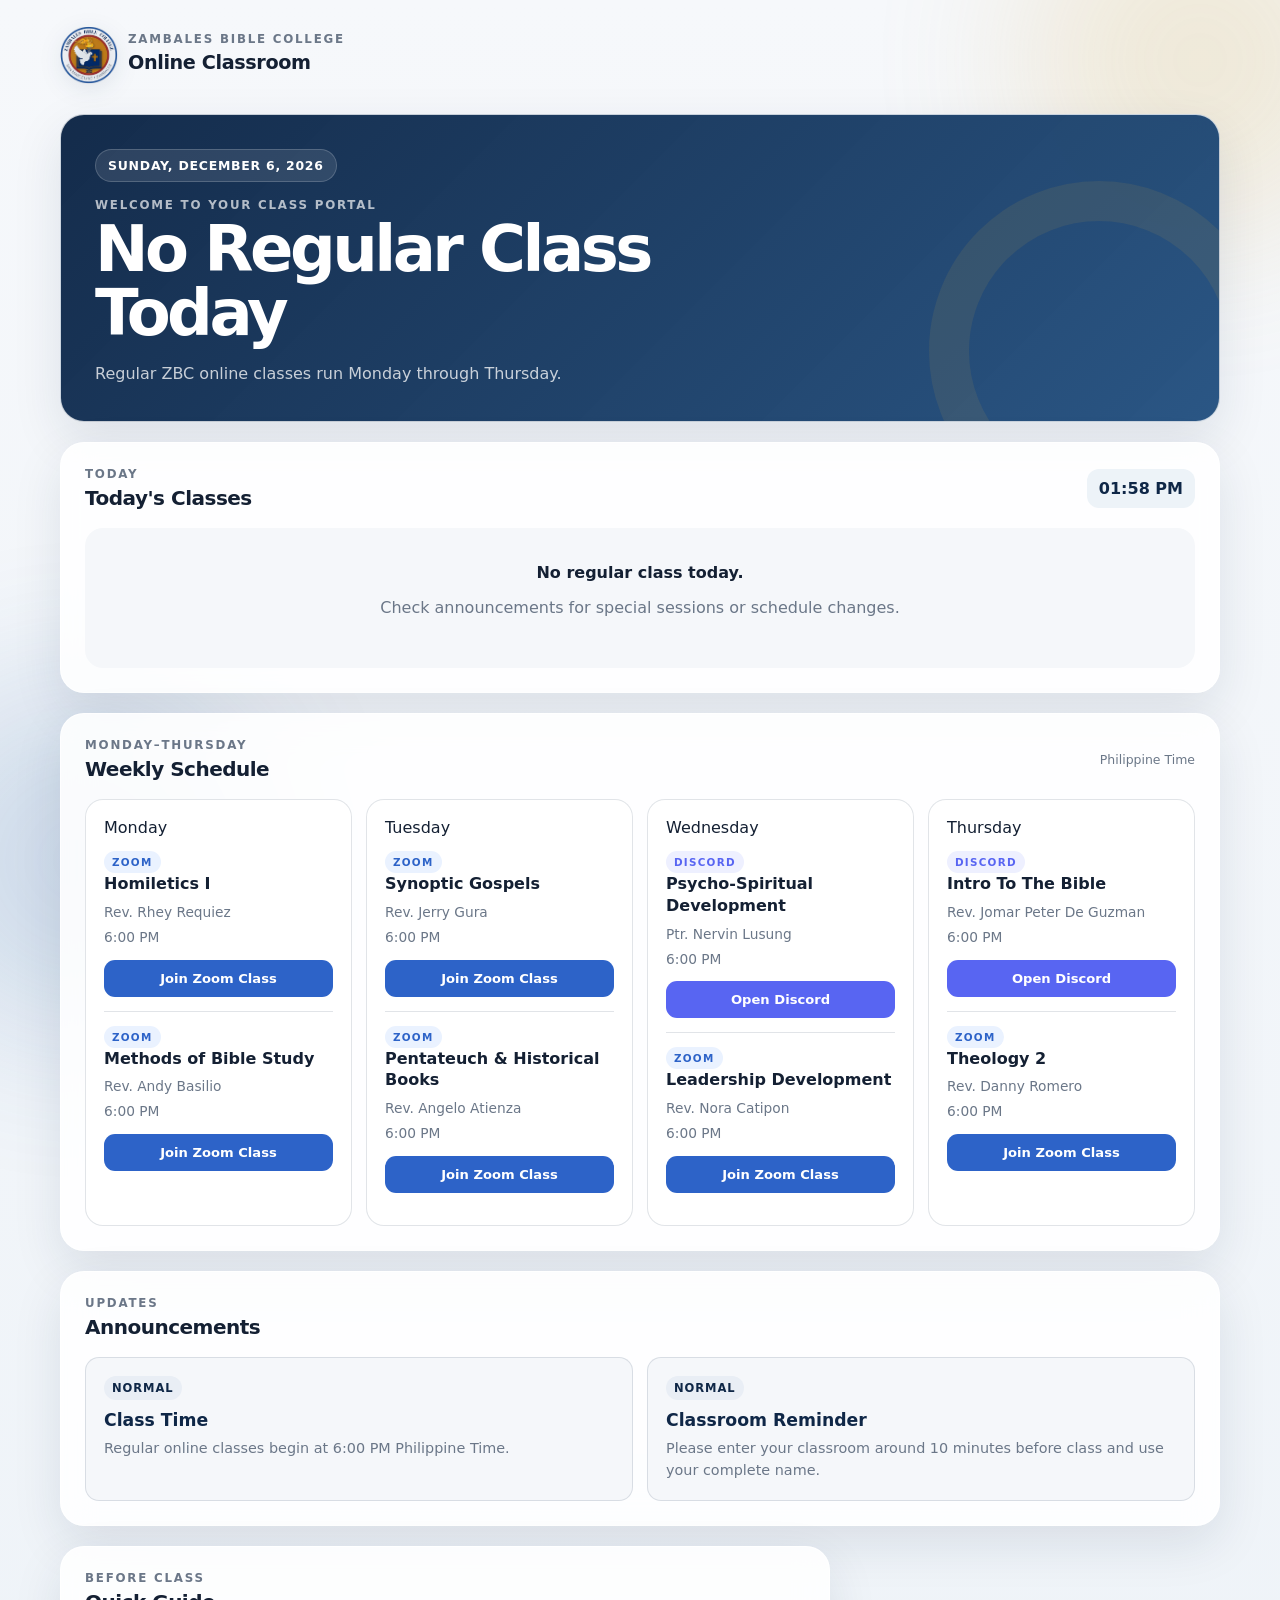
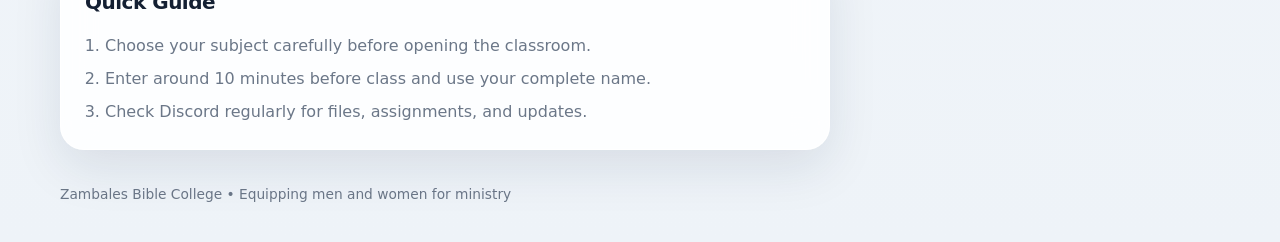
==== commit bb902662: "Refresh portal for editable class links" ====
--- a/index.html
+++ b/index.html
@@ -1,11 +1,11 @@
 <!doctype html>
-<html lang="en"><head><meta charset="utf-8"><meta name="viewport" content="width=device-width,initial-scale=1,viewport-fit=cover"><meta name="theme-color" content="#0f2747"><meta name="description" content="Zambales Bible College Online Classroom portal"><link rel="manifest" href="manifest.webmanifest"><link rel="icon" href="icons/icon-192.svg" type="image/svg+xml"><link rel="stylesheet" href="styles.css?v=4"><title>ZBC Online Classroom</title></head>
+<html lang="en"><head><meta charset="utf-8"><meta name="viewport" content="width=device-width,initial-scale=1,viewport-fit=cover"><meta name="theme-color" content="#0f2747"><meta name="description" content="Zambales Bible College Online Classroom portal"><link rel="manifest" href="manifest.webmanifest"><link rel="icon" href="icons/icon-192.svg" type="image/svg+xml"><link rel="stylesheet" href="styles.css?v=5"><title>ZBC Online Classroom</title></head>
 <body><div class="bg-glow glow-1"></div><div class="bg-glow glow-2"></div>
 <header class="site-header shell"><a class="brand" href="#top"><div class="brand-mark logo-mark"><img src="zbc-logo.png" alt="Zambales Bible College logo"></div><div><p class="eyebrow">Zambales Bible College</p><h1>Online Classroom</h1></div></a><button id="installBtn" class="ghost-btn hidden">Install App</button></header>
 <main id="top" class="shell main-grid">
 <section class="hero-panel card"><div class="hero-copy"><span class="status-pill" id="dayPill">Loading…</span><p class="eyebrow">Welcome to your class portal</p><h2 id="heroTitle">Today's Classes</h2><p id="heroSubtitle" class="hero-subtitle">Choose your subject below to enter the correct classroom.</p></div></section>
 <section class="today-card card"><div class="section-heading"><div><p class="eyebrow">Today</p><h3>Today's Classes</h3></div><span id="liveClock" class="clock">--:--</span></div><div id="todayClasses" class="today-classes"></div></section>
-<section class="schedule-section card"><div class="section-heading"><div><p class="eyebrow">Monday–Thursday</p><h3>Weekly Schedule</h3></div><span class="mini-note">6:00 PM Philippine Time</span></div><div id="scheduleGrid" class="schedule-grid"></div></section>
+<section class="schedule-section card"><div class="section-heading"><div><p class="eyebrow">Monday–Thursday</p><h3>Weekly Schedule</h3></div><span class="mini-note">Philippine Time</span></div><div id="scheduleGrid" class="schedule-grid"></div></section>
 <section class="announcements card"><div class="section-heading"><div><p class="eyebrow">Updates</p><h3>Announcements</h3></div></div><div id="announcementList" class="announcement-list"></div></section>
 <section class="quick-guide card"><div class="section-heading"><div><p class="eyebrow">Before class</p><h3>Quick Guide</h3></div></div><ol class="guide-list"><li>Choose your subject carefully before opening the classroom.</li><li>Enter around 10 minutes before class and use your complete name.</li><li>Check Discord regularly for files, assignments, and updates.</li></ol></section>
-</main><footer class="site-footer shell"><p>Zambales Bible College • Equipping men and women for ministry</p></footer><div id="offlineBanner" class="offline-banner hidden">You are offline. Cached portal information is still available.</div><script src="config.js?v=4"></script><script src="app.js?v=4"></script></body></html>+</main><footer class="site-footer shell"><p>Zambales Bible College • Equipping men and women for ministry</p></footer><div id="offlineBanner" class="offline-banner hidden">You are offline. Cached portal information is still available.</div><script src="config.js?v=5"></script><script src="app.js?v=5"></script></body></html>
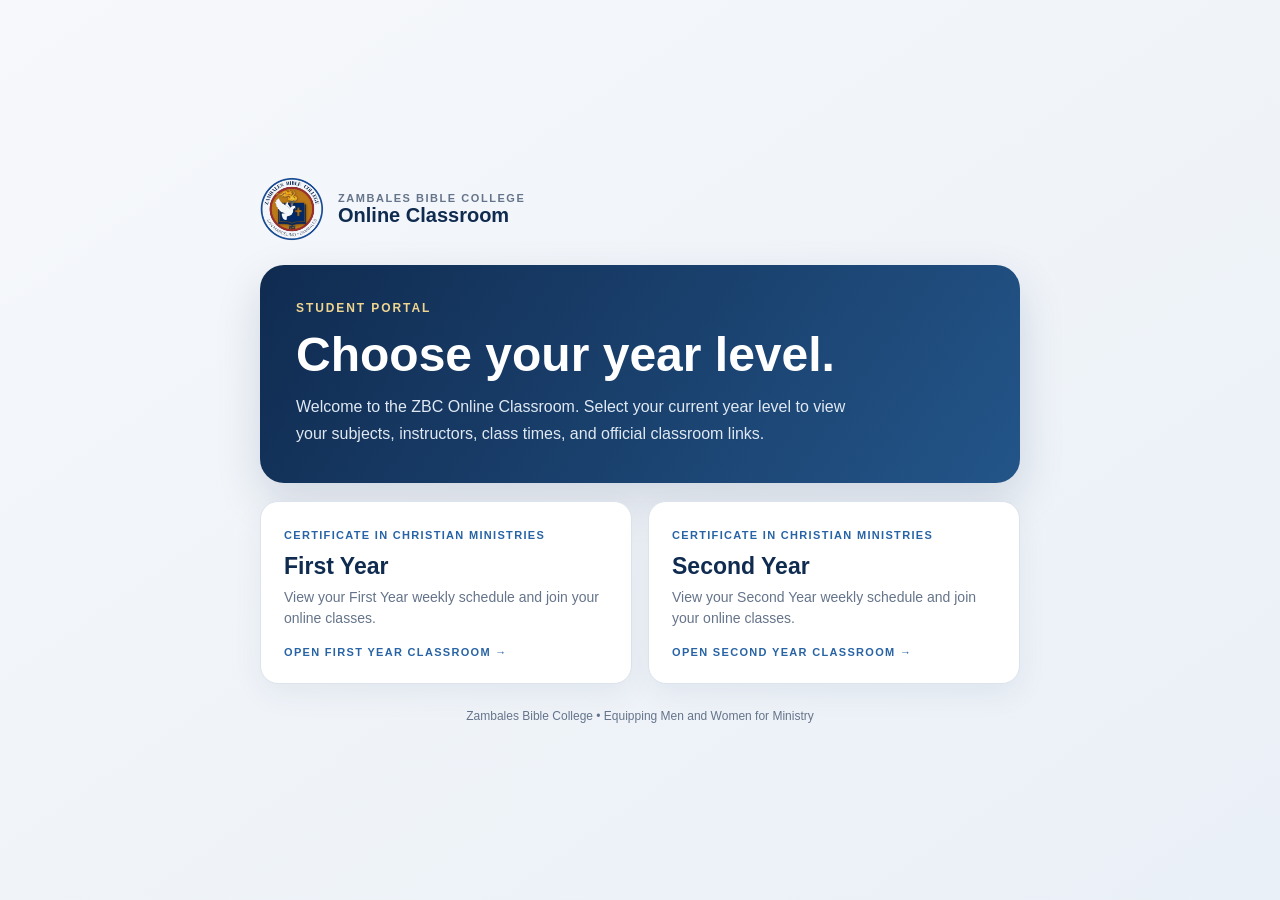
==== commit 9117795a: "Create year-level student portal landing page" ====
--- a/index.html
+++ b/index.html
@@ -1,11 +1,24 @@
 <!doctype html>
-<html lang="en"><head><meta charset="utf-8"><meta name="viewport" content="width=device-width,initial-scale=1,viewport-fit=cover"><meta name="theme-color" content="#0f2747"><meta name="description" content="Zambales Bible College Online Classroom portal"><link rel="manifest" href="manifest.webmanifest"><link rel="icon" href="icons/icon-192.svg" type="image/svg+xml"><link rel="stylesheet" href="styles.css?v=5"><title>ZBC Online Classroom</title></head>
-<body><div class="bg-glow glow-1"></div><div class="bg-glow glow-2"></div>
-<header class="site-header shell"><a class="brand" href="#top"><div class="brand-mark logo-mark"><img src="zbc-logo.png" alt="Zambales Bible College logo"></div><div><p class="eyebrow">Zambales Bible College</p><h1>Online Classroom</h1></div></a><button id="installBtn" class="ghost-btn hidden">Install App</button></header>
-<main id="top" class="shell main-grid">
-<section class="hero-panel card"><div class="hero-copy"><span class="status-pill" id="dayPill">Loading…</span><p class="eyebrow">Welcome to your class portal</p><h2 id="heroTitle">Today's Classes</h2><p id="heroSubtitle" class="hero-subtitle">Choose your subject below to enter the correct classroom.</p></div></section>
-<section class="today-card card"><div class="section-heading"><div><p class="eyebrow">Today</p><h3>Today's Classes</h3></div><span id="liveClock" class="clock">--:--</span></div><div id="todayClasses" class="today-classes"></div></section>
-<section class="schedule-section card"><div class="section-heading"><div><p class="eyebrow">Monday–Thursday</p><h3>Weekly Schedule</h3></div><span class="mini-note">Philippine Time</span></div><div id="scheduleGrid" class="schedule-grid"></div></section>
-<section class="announcements card"><div class="section-heading"><div><p class="eyebrow">Updates</p><h3>Announcements</h3></div></div><div id="announcementList" class="announcement-list"></div></section>
-<section class="quick-guide card"><div class="section-heading"><div><p class="eyebrow">Before class</p><h3>Quick Guide</h3></div></div><ol class="guide-list"><li>Choose your subject carefully before opening the classroom.</li><li>Enter around 10 minutes before class and use your complete name.</li><li>Check Discord regularly for files, assignments, and updates.</li></ol></section>
-</main><footer class="site-footer shell"><p>Zambales Bible College • Equipping men and women for ministry</p></footer><div id="offlineBanner" class="offline-banner hidden">You are offline. Cached portal information is still available.</div><script src="config.js?v=5"></script><script src="app.js?v=5"></script></body></html>+<html lang="en">
+<head>
+<meta charset="utf-8"><meta name="viewport" content="width=device-width,initial-scale=1">
+<meta name="theme-color" content="#102b50"><meta name="description" content="Zambales Bible College student classroom links">
+<title>ZBC Online Classroom</title>
+<style>
+:root{--navy:#102b50;--blue:#2864a5;--gold:#d5aa4b;--ink:#182538;--muted:#65748a;--line:#dce3ec}
+*{box-sizing:border-box}body{margin:0;min-height:100vh;background:linear-gradient(145deg,#f6f8fb,#eaf0f7);font:16px Arial,sans-serif;color:var(--ink);display:grid;place-items:center;padding:24px}
+main{width:min(760px,100%)}.brand{display:flex;align-items:center;gap:14px;margin-bottom:24px}.brand img{width:64px;height:64px;object-fit:contain}.brand small{display:block;text-transform:uppercase;letter-spacing:.14em;color:var(--muted);font-weight:bold;font-size:11px}.brand strong{font-size:20px;color:var(--navy)}
+.hero{background:linear-gradient(125deg,#102b50,#235589);border-radius:24px;padding:36px;color:white;box-shadow:0 18px 45px #102b5025}.eyebrow{color:#f0d58f;font-size:12px;font-weight:bold;letter-spacing:.16em;text-transform:uppercase}.hero h1{font-size:clamp(30px,6vw,48px);margin:12px 0}.hero p{color:#e0e9f3;line-height:1.65;margin:0;max-width:580px}
+.options{display:grid;grid-template-columns:1fr 1fr;gap:16px;margin-top:18px}.option{display:block;background:white;border:1px solid var(--line);border-radius:18px;padding:23px;text-decoration:none;color:inherit;box-shadow:0 10px 30px #102b5010;transition:transform .15s}.option:hover{transform:translateY(-3px)}.option span{font-size:11px;text-transform:uppercase;letter-spacing:.12em;color:var(--blue);font-weight:bold}.option h2{color:var(--navy);margin:10px 0 7px;font-size:23px}.option p{margin:0;color:var(--muted);line-height:1.5;font-size:14px}.go{display:inline-block;margin-top:17px;color:var(--blue);font-weight:bold}.foot{text-align:center;color:var(--muted);font-size:12px;margin-top:25px}
+@media(max-width:580px){.hero{padding:26px}.options{grid-template-columns:1fr}.brand img{width:55px;height:55px}}
+</style>
+</head>
+<body><main>
+<div class="brand"><img src="zbc-logo.png" alt="ZBC logo"><div><small>Zambales Bible College</small><strong>Online Classroom</strong></div></div>
+<section class="hero"><div class="eyebrow">Student Portal</div><h1>Choose your year level.</h1><p>Welcome to the ZBC Online Classroom. Select your current year level to view your subjects, instructors, class times, and official classroom links.</p></section>
+<section class="options">
+<a class="option" href="first-year/"><span>Certificate in Christian Ministries</span><h2>First Year</h2><p>View your First Year weekly schedule and join your online classes.</p><span class="go">Open First Year Classroom →</span></a>
+<a class="option" href="second-year/"><span>Certificate in Christian Ministries</span><h2>Second Year</h2><p>View your Second Year weekly schedule and join your online classes.</p><span class="go">Open Second Year Classroom →</span></a>
+</section>
+<div class="foot">Zambales Bible College • Equipping Men and Women for Ministry</div>
+</main></body></html>
